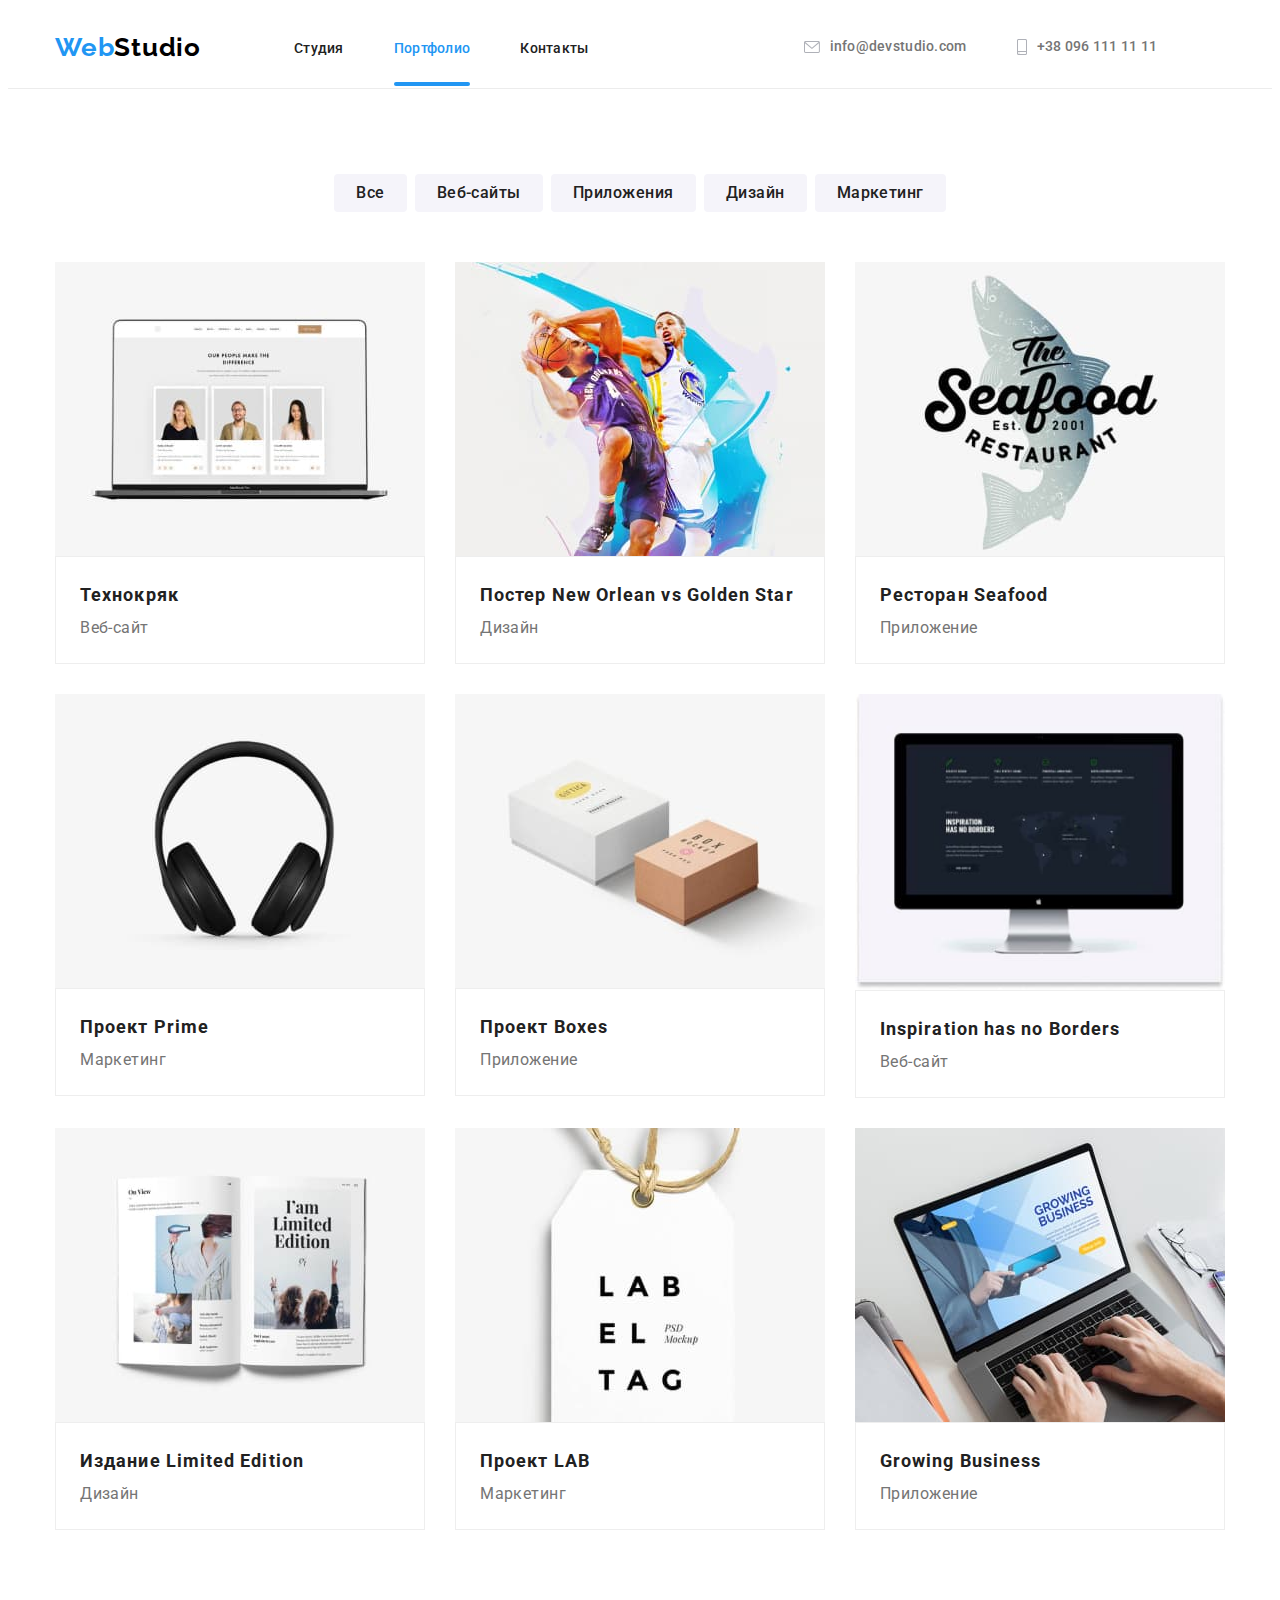
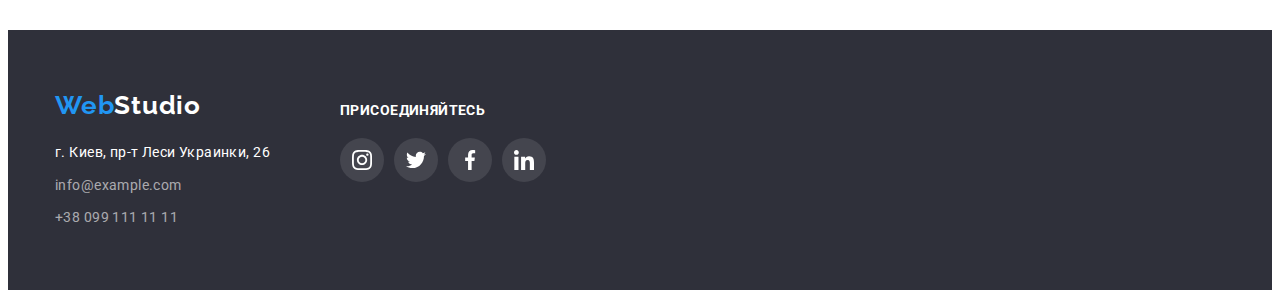
==== portfolio.html @ d8f41fce "upd" ====
<!DOCTYPE html>
<html lang="en">
    <head>
        <meta charset="UTF-8">
        <meta http-equiv="X-UA-Compatible" content="IE=edge">
        <meta name="viewport" content="width=device-width, initial-scale=1.0">
        <title>Document</title>
        <link rel="stylesheet" href="https://cdnjs.cloudflare.com/ajax/libs/modern-normalize/1.1.0/modern-normalize.min.css" integrity="sha512-wpPYUAdjBVSE4KJnH1VR1HeZfpl1ub8YT/NKx4PuQ5NmX2tKuGu6U/JRp5y+Y8XG2tV+wKQpNHVUX03MfMFn9Q==" crossorigin="anonymous" referrerpolicy="no-referrer" />
        <link rel="preconnect" href="https://fonts.googleapis.com">
        <link rel="preconnect" href="https://fonts.gstatic.com" crossorigin>
        <link href="https://fonts.googleapis.com/css2?family=Montserrat:ital,wght@0,400;0,500;0,700;1,700&family=Raleway:wght@700&family=Roboto:wght@400;500;700;900&display=swap" rel="stylesheet"> 
        <link rel="stylesheet" href="./css/styles.css">
    </head>

    <body>


        <header class="header">
            <div class="conteiner">
                <a href="./index.html" class="header-logo link"><span>Web</span>Studio</a>
                <nav class="header-nav">
                    <ul class="header-list list">
                        <li class="header-item"><a href="./index.html" class="header-link link">Студия</a></li>
                        <li class="header-item"><a href="./portfolio.html" class="header-link link  current">Портфолио</a></li>
                        <li class="header-item"><a href="./" class="header-link link">Контакты</a></li>
                    </ul>   
                </nav>
                <ul class="header-list-contact list">
                    <li> 
                        <a href="mailto:info@devstudio.com" class="header-mail link">
                            <svg class="contact-icon"  width="16" height="12">
                                <use href="./images/icons.svg#icon-envelope"></use>
                            </svg>
                            <span>info@devstudio.com</span>
                        </a>
                    </li>
                    <li>
                        <a href="tel:+380961111111" class="header-tel link">
                                <svg class="contact-icon"  width="10" height="16">
                                    <use href="./images/icons.svg#icon-smart"></use>
                                </svg>
                            <span>+38 096 111 11 11</span> 
                        </a>
                    </li>
                </ul>
            </div>
        </header>

        <main>
            <section class="portfolio">
                <div class="conteiner">
                    <h1 class="portfolio-title">Портфолио</h1>
                    <ul class="portfolio-list list">
                        <li class="portfolio-item"><button type="button" class="portfolio-btn">Все</button></li>
                        <li class="portfolio-item"><button type="button" class="portfolio-btn">Веб-сайты</button></li>
                        <li class="portfolio-item"><button type="button" class="portfolio-btn">Приложения</button></li>
                        <li class="portfolio-item"><button type="button" class="portfolio-btn">Дизайн</button></li> 
                        <li class="portfolio-item"><button type="button" class="portfolio-btn">Маркетинг</button></li>
                    </ul>
                    <h2 class="project-title">Наши проекты</h2>
                    <ul class="project-list list">
                        <li class="project-item">
                            <a href="" class="project-item-link link">
                                <div class="project-img-box">
                                    <img class="project-img" src="./images/portfolio/technokrjak.jpg" alt="лептоп с фотографиями людей" width="370">
                                    <p class="project-scripture link">Ресурс предлагает комплексные предложения с разным уровнем функционала и сервисов. Все это позволит посетителю получить исчерпывающие сведения о компании или частном лице.</p>
                                </div>
                                <div class="card-border">
                                    <h3 class="project-name">Технокряк</h3>
                                    <p class="project-kind">Веб-сайт</p>
                                </div>
                                
                            </a>  
                        </li>
                        <li class="project-item">
                            <a href="" class="project-item-link link">
                                <div class="project-img-box">
                                    <img class="project-img" src="./images/portfolio/New-Orlean-vs-Golden-Star.jpg" alt="баскетболисты в схватке за мяч" width="370">
                                    <p class="project-scripture link"></p>
                                </div>
                                <div class="card-border">
                                    <h3 class="project-name">Постер <span lang="en">New Orlean vs Golden Star</span></h3>
                                    <p class="project-kind">Дизайн</p>
                                </div>
                            </a>
                        </li>
                        <li class="project-item">
                            <a href="" class="project-item-link link">
                                <div class="project-img-box">
                                    <img class="project-img" src="./images/portfolio/Seafood.jpg" alt="логотип ресторана морской еды" width="370">
                                    <p class="project-scripture link"></p>
                                </div>
                                <div class="card-border">
                                    <h3 class="project-name">Ресторан <span lang="en">Seafood</span></h3>
                                    <p class="project-kind">Приложение</p>
                                </div>
                            </a>
                        </li>
                        <li class="project-item">
                            <a href="" class="project-item-link link">
                                <div class="project-img-box">
                                    <img class="project-img" src="./images/portfolio/Prime.jpg" alt="черные полноразмерные беспроводные наушники" width="370"><link rel="stylesheet" href="">
                                    <p class="project-scripture link"></p>
                                </div>
                                <div class="card-border">
                                    <h3 class="project-name">Проект <span lang="en">Prime</span></h3>
                                    <p class="project-kind">Маркетинг</p>
                                </div>
                            </a>
                        </li>
                        <li class="project-item">
                            <a href="" class="project-item-link link">
                                <div class="project-img-box">
                                    <img class="project-img" src="./images/portfolio/Boxes.jpg" alt="две картонные коробочки" width="370"><link rel="stylesheet" href="">
                                    <p class="project-scripture link"></p>
                                </div>
                                <div class="card-border">
                                    <h3 class="project-name">Проект <span lang="en">Boxes</span></h3>
                                    <p class="project-kind">Приложение</p>
                                </div>
                            </a>
                        </li>
                        <li class="project-item">
                            <a href="" class="project-item-link link">
                                <div class="project-img-box">
                                    <img class="project-img" src="./images/portfolio/Inspiration-has-no-Borders.jpg" alt="монитор с открытым сайтом" width="370"><link rel="stylesheet" href="">
                                    <p class="project-scripture link"></p>
                                </div>
                                <div class="card-border">
                                    <h3 class="project-name" lang="en">Inspiration has no Borders</h3>
                                    <p class="project-kind">Веб-сайт</p>
                                </div>
                            </a>
                       </li>
                        <li class="project-item">
                            <a href="" class="project-item-link link">
                                <div class="project-img-box">
                                    <img class="project-img" src="./images/portfolio/Limited-Edition.jpg" alt="разворот журнала" width="370"><link rel="stylesheet" href="">
                                    <p class="project-scripture link"></p>
                                </div>
                                <div class="card-border">
                                    <h3 class="project-name">Издание <span lang="en">Limited Edition</span></h3>
                                    <p class="project-kind">Дизайн</p>
                                </div>
                            </a>
                        </li>
                        <li class="project-item">
                            <a href="" class="project-item-link link">
                                <div class="project-img-box">
                                    <img class="project-img" src="./images/portfolio/project-LAB.jpg" alt="бирка с логотипом проекта" width="370"><link rel="stylesheet" href="">
                                    <p class="project-scripture link"></p>
                                </div>
                                <div class="card-border">
                                    <h3 class="project-name">Проект <span lang="en">LAB</span></h3>
                                    <p class="project-kind">Маркетинг</p>
                                </div>
                            </a>
                        </li>
                        <li class="project-item">
                            <a href="" class="project-item-link link">
                                <div class="project-img-box">
                                    <img class="project-img" src="./images/portfolio/GrowingB-usiness.jpg" alt="лептоп с открытым сайтом" width="370"><link rel="stylesheet" href="">
                                    <p class="project-scripture link"></p>
                                </div>
                                <div class="card-border">
                                    <h3 class="project-name" lang="en">Growing Business</h3>
                                    <p class="project-kind">Приложение</p>
                                </div>
                            </a>
                        </li>
                    </ul>
                    
                </div>    
            </section>
        </main>

        <footer class="footer">
            <div class="conteiner">
                <div class="conteiner-addres">
                    <a href="/" class="footer-logo link"><span>Web</span>Studio</a>
                    <address class="footer-address">
                        <ul class="footer-address-list list">
                            <li class="footer-item">
                                <a href="https://goo.gl/maps/hMGSiSiH3azLp2Ly5" target="_blank" rel="noopener, noindex, nofollow" class="footer-address-link link">г. Киев, пр-т Леси Украинки, 26</a>
                            </li>
                            <li class="footer-item">
                                <a href="mailto:info@example.com" class="footer-mail link">info@example.com</a>
                            </li>
                            <li class="footer-item">
                                <a href="tel:+380991111111" class="footer-tel link">+38 099 111 11 11</a>
                            </li>
                        </ul> 
                    </address>
                </div>
                <div class="conteiner-soc">
                    <h3 class="footer-soc-header" >присоединяйтесь</h3>
                    <ul class="footer-soc-connect list">
                        <li class="footer-soc-ikon">
                            <a href="/" class="footer-soc-link">
                                <svg class="footer-soc-logo" width="20" height="20">
                                    <use href="./images/icons.svg#icon-insta "></use>
                                </svg>
                            </a>
                        </li>
                        <li class="footer-soc-ikon">
                            <a href="/" class="footer-soc-link">
                                <svg class="footer-soc-logo" width="20" height="20">
                                    <use href="./images/icons.svg#icon-twitter"></use>
                                </svg>
                            </a>
                        </li>
                        <li class="footer-soc-ikon">
                            <a href="/" class="footer-soc-link">
                                <svg class="footer-soc-logo" width="20" height="20">
                                    <use href="./images/icons.svg#icon-fb"></use>
                                </svg>
                            </a>
                        </li>
                        <li class="footer-soc-ikon">
                            <a href="/" class="footer-soc-link">
                                <svg class="footer-soc-logo" width="20" height="20">
                                    <use href="./images/icons.svg#icon-linkedin"></use>
                                </svg>
                            </a>
                        </li>
                    </ul>
                </div>
            </div>  
        </footer>
    </body>
</html>
---- css/styles.css ----
:root {
    --first-color-text: #757575;
    --second-color-text: #212121;
    --acent-color-background-text: #FFFFFF;
    --acent-color: #2196F3;
    --background-color-dark: #2F303A;
    --background-color-grey: #F5F4FA;
    --background-color-logo: #AFB1B8;
    --cubic: cubic-bezier(0.4, 0, 0.2, 1);
}

body {
    font-family: 'Roboto', Montserrat, sans-serif;
    color: var(--first-color-text);
    background-color: var(--acent-color-background-text);
}



img {
display: block;
}

*,
*::before,
*::after {
  box-sizing: border-box;
}

.conteiner {
    width: 1200px;
    padding-left: 15px;
    padding-right: 15px;
    margin: 0 auto;
}

p, h1, h2, h3, h4, h5, h6 {
    margin: 0;
}

ul, ol {
    padding-left: 0;
    margin: 0;
}
.link {
    text-decoration-color: none;
    font-style: normal;
    text-decoration: none;
}


.list {
    list-style-type:none;
}



/* header */
    /* logo */

.header {
    padding-top: 24px;
    padding-bottom: 25px;
    border-bottom: 1px solid #ECECEC;
}

.header .conteiner {
    display: flex;
    align-items: center;

}




.header-logo {
    font-family: 'Raleway';
    font-style: normal;
    font-weight: 700;
    font-size: 26px;
    line-height: 1.19;
    letter-spacing: 0.03em;
    color: #000000;
}

.header-logo span{
    color: var(--acent-color)
}

/* navigate */
.header-link {
    font-weight: 500;
    font-size: 14px;
    line-height: 1.14x;
    letter-spacing: 0.02em;
    color: var(--second-color-text);
    transition: color 250ms var(--cubic);

}

.header-link:hover, .header-mail:hover, .header-tel:hover {
    color: var(--acent-color);

}

.header-mail:hover .contact-icon, .header-tel:hover .contact-icon {
    fill: var(--acent-color);

}

.header-mail:focus .contact-icon, .header-tel:focus .contact-icon {
    fill: var(--acent-color);
}

.header-link:focus, .header-mail:focus, .header-tel:focus {
    color: var(--acent-color);
}
 
.header-list .link.current { 
    color: var(--acent-color);
    position: relative;


}

.current::after {
    position: absolute;
    top: 260%;
    content: "";
    display: block;
    height: 4px;
    width: 100%;
    background-color: var(--acent-color) ;
    border-radius: 2px;
}


.header-list {
    margin-left: 93px;
    display: flex;
}

.header-list-contact {
    display: flex;
    margin-left: 215px;
}

.header-mail {
    display: flex;
    justify-content: center;
    align-items: center;
    margin-right: 50px;
    transition: color 250ms var(--cubic);
}

.header-tel {
    display: flex;
    justify-content: center;
    align-items: center;
    transition: color 250ms var(--cubic);
}

.header-item:not(:last-child) {
margin-right: 50px;
}
.header-mail, .header-tel {
    font-weight: 500;
    font-size: 14px;
    line-height: 1.14;
    letter-spacing: 0.02em;
    color: var(--first-color-text);
}

.contact-block {
    display: flex;
    justify-self:center;
}

.contact-icon {
    fill: var(--background-color-logo);
    margin-right: 10px;
    transition: fill 250ms var(--cubic);
}


/* hero */

.hero {

    background-color: var(--background-color-dark);
    background-image: linear-gradient(rgba(47, 48, 58, 0.4),rgba(47, 48, 58, 0.4)),url(../images/first-page/bgimg.jpg);
    max-width: 1600px;
    height: 600px;
    background-repeat: no-repeat;
    background-position: center;
    background-size: cover;
    margin: 0 auto;
}

.hero .conteiner {
    display: flex;
    flex-direction: column;
    align-items: center;
    padding: 200px 0px;
}

.hero-title {
    font-weight: 900;
    font-size: 44px;
    line-height: 1.36;
    text-align: center;
    letter-spacing: 0.06em;
    text-transform: uppercase;
    color: var(--acent-color-background-text);
    width: 696px;
    margin-bottom: 30px;
}

.hero-btn:hover, .hero-btn:focus {
    background-color: #188CE8;
    transition: background-color 250ms var(--cubic);
} 
.hero-btn {
    background-color: var(--acent-color);
    font-family: inherit;
    font-weight: 700;
    font-size: 16px;
    line-height: 1.88;
    letter-spacing: 0.06em;
    color: var(--acent-color-background-text);
    width: 200px;
    height: 50px;
    left: 700px;
    top: 430px;
    box-shadow: 0px 4px 4px rgba(0, 0, 0, 0.15);
    border-radius: 4px;
    border: none;
    cursor: pointer;
    transform: background-color;
}


/* benefits*/
.benefits {
    padding-top: 94px;
    padding-bottom: 94px;
}

.benefits-list {
    display: flex;
    align-content: space-between;
}

.benefits-item:not(:last-child) {
    margin-right: 30px;
}

.benefits-item {
    width: 270px;
}

.benefits-img {
    display: flex;
    justify-content: center;
    align-items: center;
    height: 120px;
    background-color: var(--background-color-grey);
    border-radius: 4px;
    margin-bottom: 30px;
}


.benefits-title {
    font-weight: 700;
    font-size: 14px;
    line-height: 1.14;
    letter-spacing: 0.03em;
    text-transform: uppercase;
    color: var(--second-color-text);
    margin-bottom: 10px;
}

.benefits-text {
    font-size: 14px;
    line-height: 1.71;
    letter-spacing: 0.03em;
}

/* our-work */

.our-work {
    padding-bottom: 94px;
}

.our-work .conteiner {
    display: flex;
    flex-direction: column;
    align-items: center;
}

.our-work-item:not(:last-child) {
    margin-right: 30px;
}

.our-work-item {
    position: relative;
    display: flex;
    justify-content: center;
    align-items: center;
}

.our-work-text {
    position: absolute;
    bottom: 0;
    width: 100%;
    height: 70px;
    padding-top: 27px;
    background-color: rgba(47, 48, 58, 0.8);
    color: var(--acent-color-background-text);
    font-weight: 700;
    font-size: 14px;
    line-height: 16px;
    text-align: center;
    letter-spacing: 0.03em;
    text-transform: uppercase;


}

.our-work-list {
    display: flex;
    flex-direction: row;
 }

.our-work-title {
    font-weight: 700;
    font-size: 36px;
    line-height: 1.16;
    letter-spacing: 0.03em;
    color: var(--second-color-text);
    margin-bottom: 50px;
}

/* teamt */

.teamt {
    background-color: var(--background-color-grey);
    padding: 94px 0px;
}

.teamt .conteiner {
    display: flex;
    flex-direction: column;
    align-items: center;
}



.teamt-title {
    font-weight: 700;
    font-size: 36px;
    line-height: 1.16;
    letter-spacing: 0.03em;
    color: var(--second-color-text); 
    margin-bottom: 50px;
}
.teamt-list {
    display: flex;
    margin-left: -30px;

}
.teamt-name {
    font-weight: 500;
    font-size: 16px;
    line-height: 1.19;
    letter-spacing: 0.03em;
    color: var(--second-color-text);
    margin-bottom: 10px;
}

.teamt-profession {
    font-size: 16px;
    line-height: 1.19;
    letter-spacing: 0.03em;
    margin-bottom: 16px;
}

.teamt-item {
    background-color: var(--acent-color-background-text);
    width: 270px;
    box-shadow: 0px 1px 3px rgba(0, 0, 0, 0.12), 0px 1px 1px rgba(0, 0, 0, 0.14), 0px 2px 1px rgba(0, 0, 0, 0.2);
    border-radius: 0px 0px 4px 4px;
    display: flex;
    flex-direction: column;
    align-items: center;
    flex-basis: calc((100% - 120px) / 4);
    margin-left: 30px;
    padding-bottom: 30px;
}


.teamt-foto {
    margin-bottom: 30px;
}
.team-soc-connect {
    display: flex;
    justify-content: center;

}
.team-soc-link {
    display: flex;
    justify-content: center;
    align-items: center;
    width: 44px;
    height: 44px;
    background-color: var(--acent-color-background-text);
    border-radius: 50%;
    transition: background-color 250ms var(--cubic);
}

.team-soc-link:hover, .team-soc-link:focus {
    background-color: var(--acent-color);
}

.team-soc-logo {
    fill: var(--background-color-logo);
    transition: fill 250ms var(--cubic);
}

.team-soc-link:hover .team-soc-logo, .team-soc-link:focus .team-soc-logo {
    fill: var(--acent-color-background-text);
}

.team-soc-ikon:not(:last-child) {
    margin-right: 10px;
}



/* portfolio */

.portfolio .conteiner {
    padding-bottom: 100px;
    padding-top: 85px;
}

.portfolio-title, .project-title {
    display: none;

}

.portfolio-list {
    display: flex;
    justify-content: center;
    margin-bottom: 50px;

}


.portfolio-btn:hover, .portfolio-btn:focus {
    background-color: var(--acent-color);
    color: var(--acent-color-background-text);
    box-shadow: 0px 4px 4px rgba(0, 0, 0, 0.25);
    
}

.portfolio-btn {
    background-color: var(--background-color-grey);
    font-family: inherit;
    font-weight: 500;
    font-size: 16px;
    line-height: 1.62;
    letter-spacing: 0.03em;
    color: var(--second-color-text);
    cursor: pointer;
    border-radius: 4px;
    border: none;
    padding: 6px 22px;
    transition: background-color 250ms var(--cubic), color 250ms var(--cubic), box-shadow 250ms var(--cubic) ;
}


.portfolio-item:not(:last-child){
    margin-right: 8px;
}

.project-list {
    display: flex;
    flex-wrap: wrap;
    justify-content: end;
    margin-left: -30px;
    margin-bottom: -30px;
}

.project-item {
    width: calc(100% / 3 - 30px);
    margin-left: 30px;
    margin-bottom: 30px;
}

.project-item-link {
    display: block;
    box-shadow: none;
    transition: box-shadow 250ms var(--cubic);
}

.project-item-link:hover, .project-item-link:focus {
    box-shadow: 0px 1px 1px rgba(0, 0, 0, 0.12), 0px 4px 4px rgba(0, 0, 0, 0.06), 1px 4px 6px rgba(0, 0, 0, 0.16);
}
.project-name {
    font-weight: 700;
    font-size: 18px;
    line-height: 2;
    letter-spacing: 0.06em;
    color:  var(--second-color-text);
}

.card-border {
    padding: 20px 24px;
    border: 1px;
    border: 1px solid #EEEEEE;
}
.project-img-box {
    position: relative;
    overflow: hidden;
}
.project-scripture {
    position: absolute;
    top: 0;
    width: 100%;
    height: 100%;
    background-color:  rgba(33, 150, 243, 0.9);
    padding-top: 63px;
    padding-left: 24px;
    color: var(--acent-color-background-text);
    font-size: 18px;
    line-height: 28px;
    letter-spacing: 0.03em;
    transform: translateY(100%);
    transition: transform 250ms var(--cubic);
    

}

.project-item-link:hover .project-scripture, .project-item-link:focus .project-scripture {
    transform: translateY(0%);   
}

.project-kind {
    font-size: 16px;
    line-height: 1.88;
    letter-spacing: 0.03em;
    color: var(--first-color-text);
}
/*regular-customers*/

.regular-customers {
    padding-top: 94px;
    padding-bottom: 94px;
}

.regular-customers-header {
    margin-bottom: 50px;
    font-weight: 700;
    font-size: 36px;
    line-height: 42px;
    text-align: center;
    letter-spacing: 0.03em;
    color: var(--second-color-text);
}
.regular-customers-ul {
    display: flex;

}

.regular-custom-item:not(:last-child) {
    margin-right: 30px;
}


.regular-custom-box:hover, .regular-custom-box:focus{
    border: 1px solid var(--acent-color);
    border-radius: 4px;
}



.regular-custom-box:hover .regular-custom-icon, .regular-custom-box:focus .regular-custom-icon  {
    fill: var(--acent-color);
}


.regular-custom-box {
    display: block;
    padding: 16px 32px;
    border: 1px solid var(--background-color-logo);
    border-radius: 4px;
    transition:  border 250ms var(--cubic) ;
}

.regular-custom-icon {
    fill: var(--background-color-logo);
    transition: fill 250ms var(--cubic) ;
}

/* footer */

.footer {
    background-color: var(--background-color-dark);
    padding-top: 60px;
    padding-bottom: 60px;
}
.footer-logo {
    font-family: 'Raleway';
    font-style: normal;
    font-weight: 700;
    font-size: 26px;
    line-height: 1.19;
    letter-spacing: 0.03em;
    color:  var(--acent-color-background-text);
}

.footer-logo span{
    color: var(--acent-color);
}

.footer-address {
    margin-top: 20px;
}

.conteiner-addres {
    margin-right: 70px;
}

.footer-address-link {
    font-family: 'Roboto';
    font-style: normal;
    font-size: 14px;
    line-height: 1.71;
    letter-spacing: 0.03em;
    color: var(--acent-color-background-text);
    transition: color 1000ms var(--cubic);
}

.footer-item:not(:last-child) {
    margin-bottom: 9px;
}
.footer-address-link:hover, .footer-mail:hover, .footer-tel:hover {
    color: var(--acent-color);
}

.footer-address-link:focus, .footer-mail:focus, .footer-tel:focus {
    color: var(--acent-color);
}

.footer-mail, .footer-tel {
    font-family: 'Roboto';
    font-style: normal;
    font-size: 14px;
    line-height: 1.71;
    letter-spacing: 0.03em;
    color: rgba(255, 255, 255, 0.6);
    transition: color 250ms var(--cubic);
}

.footer .conteiner {
    display: flex;
}

.conteiner-soc {
    padding-top: 12px;
}

.footer-soc-header {
    font-weight: 700;
    font-size: 14px;
    line-height: 16px;
    letter-spacing: 0.03em;
    text-transform: uppercase;
    color: var(--acent-color-background-text);
    margin-bottom: 20px;

}

.footer-soc-connect {
    display: flex;
}


.footer-soc-ikon:not(:last-child) {
    margin-right: 10px;
}

.footer-soc-link {
    display: flex;
    justify-content: center;
    align-items: center;
    background-color: rgba(255, 255, 255, 0.1);
    width: 44px;
    height: 44px;
    border-radius: 50%;
    transition: background-color 250ms var(--cubic);
}
.footer-soc-link:hover, .footer-soc-link:focus {
background-color: var(--acent-color);
}

.footer-soc-logo {
    fill: var(--acent-color-background-text);
}

.backdrop {
    position: fixed;
    top: 0;
    width: 100%;
    height: 100%;
    background: rgba(0, 0, 0, 0.2);
    opacity: 1;
    transition: opacity 250ms var(--cubic),visibility 250ms var(--cubic);
} 

.backdrop.is-hidden  .modal {
    transform: rotateZ(180deg);
}

.modal {
    position: absolute;
    top: 50%;
    left: 50%;
    transform: translate(-50%,-50%) scale(1);
    width: 528px;
    min-height: 528px;
    background-color: var(--acent-color-background-text);
    transition: transform 250ms; 

}

.is-hidden {
    opacity: 0;
    pointer-events: none;
    visibility: hidden;

}

.modal-close-btn {
    position: absolute;
    top: 8px;
    right: 8px;
    width: 30px;
    height: 30px;
    box-sizing: border-box;
    display: flex;
    justify-content: center;
    align-items: center;
    border-radius: 50%;
    background-color: var(--acent-color-background-text);

}

.signature-label {
    display: block;
    margin-bottom: 20px;
    font-weight: 700;
    font-size: 14px;
    line-height: 16px;
    letter-spacing: 0.03em;
    text-transform: uppercase;
    color: var(--acent-color-background-text);
}

.footer-form {
    margin-left: auto;
    display: flex;
    flex-direction: row;
    justify-content: right;
    padding-left: 93px;
    padding-top: 12px;
}



.signature-input {
    height: 50px;  
    width: 350px;
    padding-left: 10px;
    border-radius: 4px;
    background-color: var(--background-color-dark);
    color: var(--background-color-logo);
}

.signature-fild-btn {
    padding-top: 35px;
}


.signature-btn {
    display: flex;
    align-items: center;
    justify-content: center;
    width: 200px;
    height: 50px;
    margin-left: 12px;
    border-radius: 4px;
    border: none;
    background-color: var(--acent-color) ;
    color: var(--acent-color-background-text);
    font-weight: 700;
    font-size: 16px;
    line-height: 30px;
    letter-spacing: 0.06em;
}

.signature-icon {
    fill: var(--acent-color-background-text);
    margin-left: 10px;
}

.signature-btn:hover, .signature-btn:focus {
    background-color: #188CE8;
    transition: background-color 250ms var(--cubic);
} 

.modal-form {
    padding: 40px;
}

.modal-form-header {
    padding-bottom: 12px;
    font-weight: 700;
    font-size: 20px;
    line-height: 23px;
    text-align: center;
    letter-spacing: 0.03em;
    color: var(--second-color-text);
}

.one-fild-container {
    position: relative;
    display: flex;
    flex-direction: column;
    margin-bottom: 10px;  
}

.fild-icon {
    fill: var(--second-color-text);
}

.modal-checkbox {
    position: relative;
    margin-top: 20px;
}

.checkbox-icon {
    position: absolute;
    left: 0;
    top: 50%;
    transform: translateY(-50%);
    fill: var(--acent-color);
    border-radius: 3px;
    display: none;
}

.contract {
    font-weight: 400;
    font-size: 14px;
    line-height: 24px;
    letter-spacing: 0.03em;
    text-decoration-line: underline;
    color: var(--acent-color);
}
.checkbox-label::before {
    content: "";
    position: absolute;
    left: 0;
    top: 50%;
    transform: translateY(-50%);
    display: block;
    width: 16px;
    height: 15px;
    border: 2px solid var(--second-color-text);
    border-radius: 3px; 
}

.checkbox-label:focus-within {
    color: var(--acent-color);
}

.checkbox {
    visibility: hidden;
} 


.checkbox:checked ~ .checkbox-label::after {
    display: none;
}

.checkbox:checked ~  .checkbox-icon {
    display: block;
}

.modal-submit {
    display: flex;
    align-items: center;
    justify-content: center;
    margin-top: 30px;

}

.modal-submit-btn {
    width: 200px;
    height: 50px;
    border-radius: 4px;
    background-color: var(--acent-color) ;
    color: var(--acent-color-background-text);
    font-weight: 700;
    font-size: 16px;
    line-height: 30px;
    letter-spacing: 0.06em;
    box-shadow: 0px 4px 4px rgba(0, 0, 0, 0.15);
    border-radius: 4px;
    border: none;
    cursor: pointer;
    transform: background-color;
    
}
.modal-submit-btn:hover, .modal-submit-btn:focus {
    background-color: #188CE8;
    transition: background-color 250ms var(--cubic);
}
.modal-form-label {
    margin-bottom: 4px;
    font-weight: 400;
    font-size: 12px;
    line-height: 14px;
    letter-spacing: 0.01em;
    color: var(--first-color-text);
}

.modal-form-fild {
    width: 100%;
    padding-left: 42px;
    height: 40px;
    border: 1px solid rgba(33, 33, 33, 0.2);
    border-radius: 4px;
    border-color: var(--background-color-logo);
    transition: border-color 250ms var(--cubic);
}

.modal-form-fild:hover, .modal-form-fild:focus  {
    border-color: var(--acent-color);

}

.input {
    position: relative;
}
.fild-icon {
    position: absolute;
    left: 12px;
    top: 50%;
    transform: translateY(-50%);
    fill: var(--second-color-text);
    transition: fill 250ms var(--cubic);
}

.fild-icon:hover , .fild-icon:focus {
    fill: var(--acent-color);
}
.modal-form-fild:hover + .fild-icon,  .modal-form-fild:focus + .fild-icon {
    fill: var(--acent-color);
}

.fild-icon:hover .modal-form-fild { 
    border-color: var(--acent-color);
}

.comment {
    font-size: 14px;
    line-height: 16px;
    letter-spacing: 0.01em;
    color: rgba(117, 117, 117, 0.5);
}
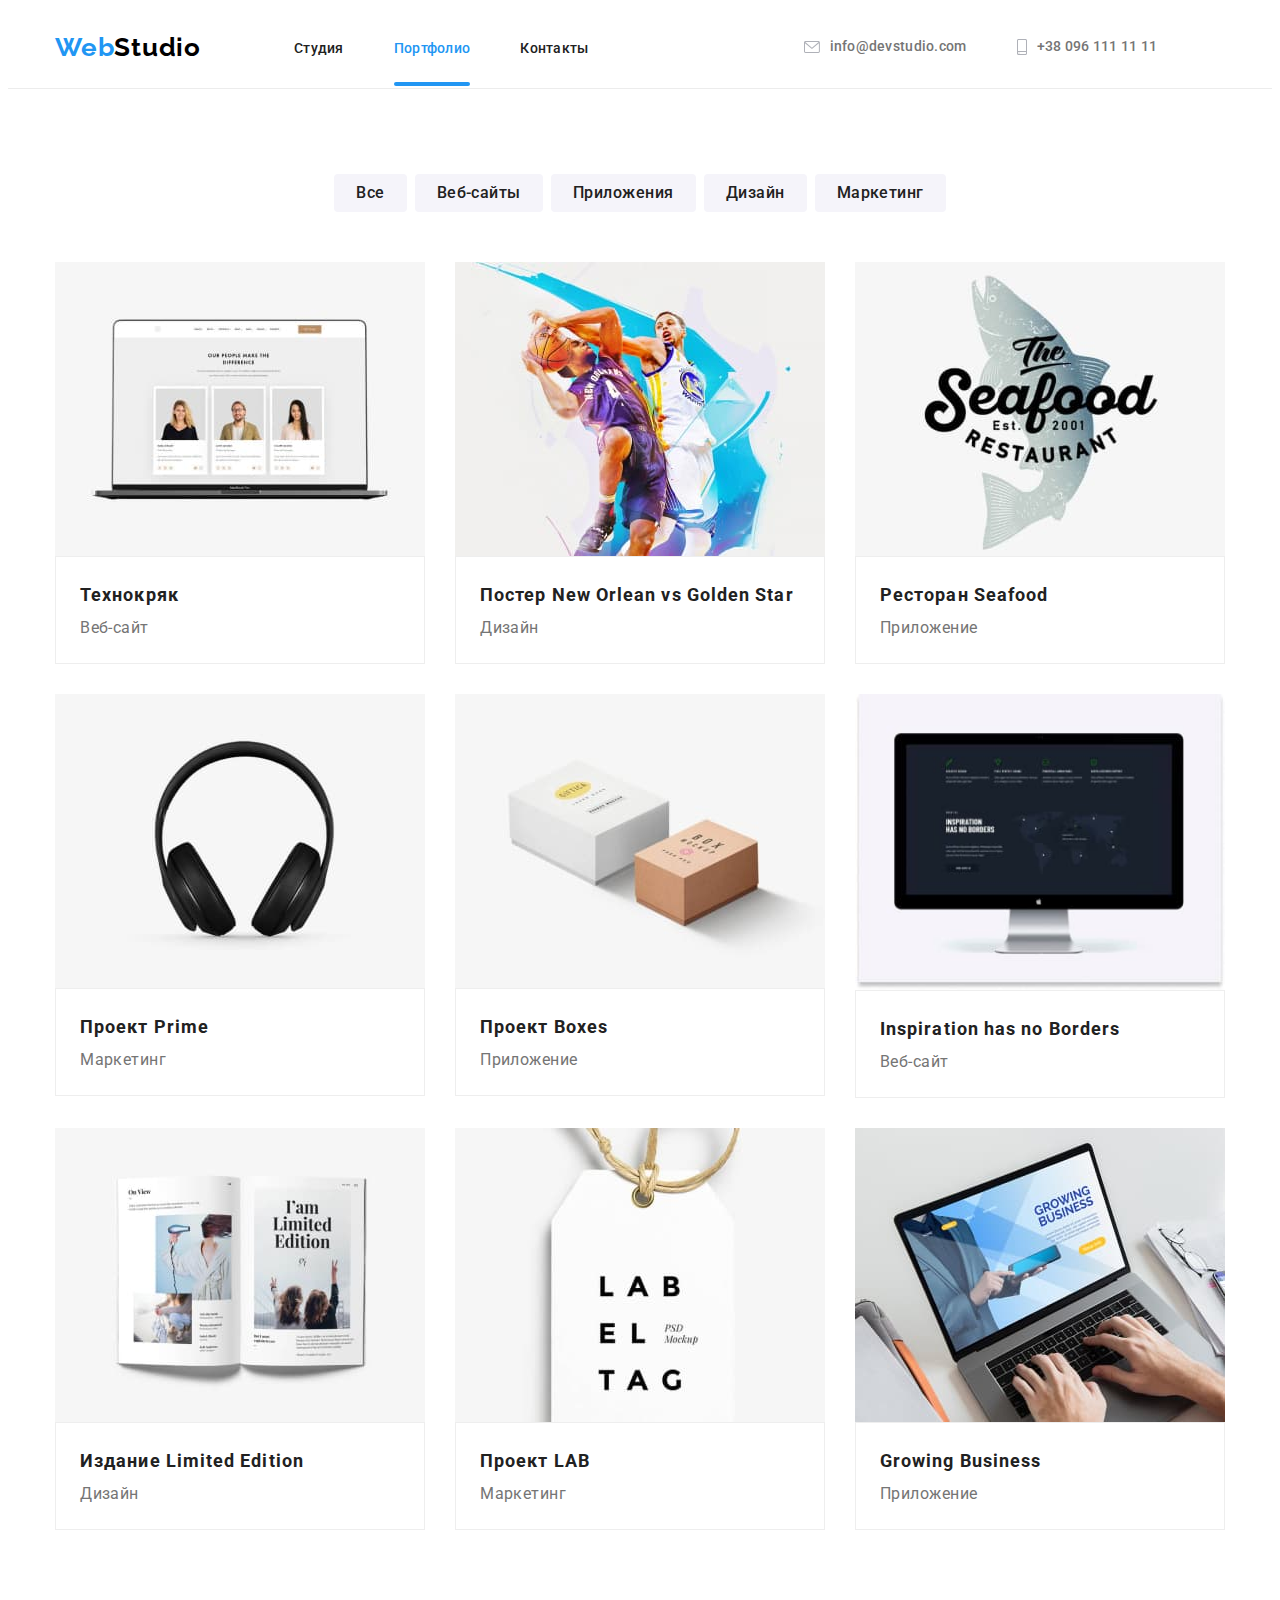
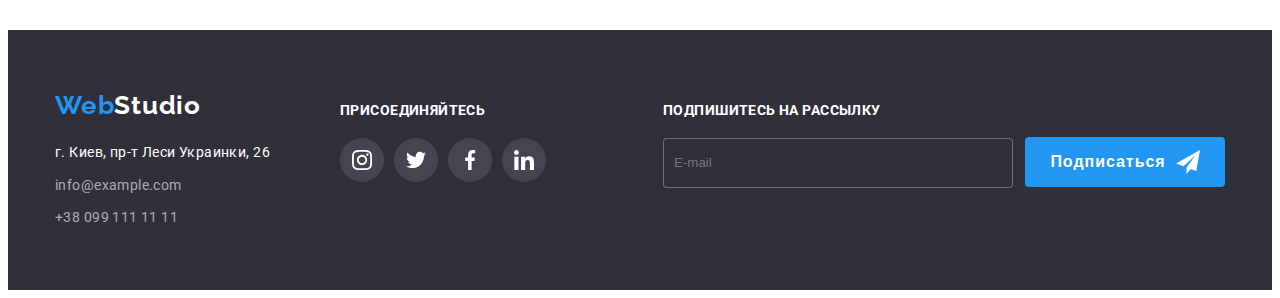
==== commit 62adb761: "upd" ====
--- a/portfolio.html
+++ b/portfolio.html
@@ -10,6 +10,7 @@
         <link rel="preconnect" href="https://fonts.gstatic.com" crossorigin>
         <link href="https://fonts.googleapis.com/css2?family=Montserrat:ital,wght@0,400;0,500;0,700;1,700&family=Raleway:wght@700&family=Roboto:wght@400;500;700;900&display=swap" rel="stylesheet"> 
         <link rel="stylesheet" href="./css/styles.css">
+        <link rel="stylesheet" href="./css/main.min.css">
     </head>
 
     <body>
@@ -17,29 +18,29 @@
 
         <header class="header">
             <div class="conteiner">
-                <a href="./index.html" class="header-logo link"><span>Web</span>Studio</a>
+                <a href="./index.html" class="logo link"><span>Web</span>Studio</a>
                 <nav class="header-nav">
-                    <ul class="header-list list">
-                        <li class="header-item"><a href="./index.html" class="header-link link">Студия</a></li>
-                        <li class="header-item"><a href="./portfolio.html" class="header-link link  current">Портфолио</a></li>
-                        <li class="header-item"><a href="./" class="header-link link">Контакты</a></li>
-                    </ul>   
+                    <ul class="header-pages list">
+                        <li class="header-pages__item"><a href="./index.html" class="header-link link">Студия</a></li>
+                        <li class="header-pages__item"><a href="./portfolio.html" class="header-link  current link">Портфолио</a></li>
+                        <li class="header-pages__item"><a href="./" class="header-link link">Контакты</a></li>
+                    </ul>       
                 </nav>
-                <ul class="header-list-contact list">
+                <ul class="header-contact list">
                     <li> 
-                        <a href="mailto:info@devstudio.com" class="header-mail link">
-                            <svg class="contact-icon"  width="16" height="12">
+                        <a href="mailto:info@devstudio.com" class="header-contact__item mail link">
+                            <svg class="header-contact__icon"  width="16" height="12">
                                 <use href="./images/icons.svg#icon-envelope"></use>
                             </svg>
                             <span>info@devstudio.com</span>
                         </a>
                     </li>
                     <li>
-                        <a href="tel:+380961111111" class="header-tel link">
-                                <svg class="contact-icon"  width="10" height="16">
+                        <a href="tel:+380961111111" class="header-contact__item tel link">
+                                <svg class="header-contact__icon"  width="10" height="16">
                                     <use href="./images/icons.svg#icon-smart"></use>
                                 </svg>
-                            <span>+38 096 111 11 11</span> 
+                            <span class="header-contact__text">+38 096 111 11 11</span> 
                         </a>
                     </li>
                 </ul>
@@ -177,54 +178,68 @@
         <footer class="footer">
             <div class="conteiner">
                 <div class="conteiner-addres">
-                    <a href="/" class="footer-logo link"><span>Web</span>Studio</a>
+                    <a href="/" class="logo logo--footer link"><span>Web</span>Studio</a>
                     <address class="footer-address">
-                        <ul class="footer-address-list list">
-                            <li class="footer-item">
-                                <a href="https://goo.gl/maps/hMGSiSiH3azLp2Ly5" target="_blank" rel="noopener, noindex, nofollow" class="footer-address-link link">г. Киев, пр-т Леси Украинки, 26</a>
+                        <ul class="footer-address__list list">
+                            <li class="footer-address__item">
+                                <a href="https://goo.gl/maps/hMGSiSiH3azLp2Ly5" target="_blank" rel="noopener, noindex, nofollow" class="footer-address__link link">г. Киев, пр-т Леси Украинки, 26</a>
                             </li>
-                            <li class="footer-item">
-                                <a href="mailto:info@example.com" class="footer-mail link">info@example.com</a>
+                            <li class="footer-address__item">
+                                <a href="mailto:info@example.com" class="footer-address__link footer-address__link--mail link">info@example.com</a>
                             </li>
-                            <li class="footer-item">
-                                <a href="tel:+380991111111" class="footer-tel link">+38 099 111 11 11</a>
+                            <li class="footer-address__item">
+                                <a href="tel:+380991111111" class="footer-address__link footer-address__link--tel link">+38 099 111 11 11</a>
                             </li>
                         </ul> 
                     </address>
                 </div>
-                <div class="conteiner-soc">
-                    <h3 class="footer-soc-header" >присоединяйтесь</h3>
-                    <ul class="footer-soc-connect list">
-                        <li class="footer-soc-ikon">
-                            <a href="/" class="footer-soc-link">
-                                <svg class="footer-soc-logo" width="20" height="20">
+                <div class="footer-soc">
+                    <h3 class="footer-soc__header" >присоединяйтесь</h3>
+                    <ul class="footer-soc__connect list">
+                        <li class="footer-soc__ikon">
+                            <a href="/" class="footer-soc__link">
+                                <svg class="footer-soc__logo" width="20" height="20">
                                     <use href="./images/icons.svg#icon-insta "></use>
                                 </svg>
                             </a>
                         </li>
-                        <li class="footer-soc-ikon">
-                            <a href="/" class="footer-soc-link">
-                                <svg class="footer-soc-logo" width="20" height="20">
+                        <li class="footer-soc__ikon">
+                            <a href="/" class="footer-soc__link">
+                                <svg class="footer-soc__logo" width="20" height="20">
                                     <use href="./images/icons.svg#icon-twitter"></use>
                                 </svg>
                             </a>
                         </li>
-                        <li class="footer-soc-ikon">
-                            <a href="/" class="footer-soc-link">
-                                <svg class="footer-soc-logo" width="20" height="20">
+                        <li class="footer-soc__ikon">
+                            <a href="/" class="footer-soc__link">
+                                <svg class="footer-soc__logo" width="20" height="20">
                                     <use href="./images/icons.svg#icon-fb"></use>
                                 </svg>
                             </a>
                         </li>
-                        <li class="footer-soc-ikon">
-                            <a href="/" class="footer-soc-link">
-                                <svg class="footer-soc-logo" width="20" height="20">
+                        <li class="footer-soc__ikon">
+                            <a href="/" class="footer-soc__link">
+                                <svg class="footer-soc__logo" width="20" height="20">
                                     <use href="./images/icons.svg#icon-linkedin"></use>
                                 </svg>
                             </a>
                         </li>
                     </ul>
                 </div>
+                <form class="footer-form">
+                        <div>
+                            <label for="signature" class="footer-form__label">Подпишитесь на рассылку</label>
+                            <input type="email" name="signature-mail" class="footer-form__input" id="signature" placeholder="E-mail">
+                        </div>                    
+                        <div>
+                            <button type="sabmit" class="footer-form__btn">
+                                <span>Подписаться </span>
+                                <svg class="footer-form__icon" width="24" height="24">
+                                    <use href="./images/icons.svg#icon-send"></use>
+                                </svg>
+                            </button>
+                        </div>  
+                </form>
             </div>  
         </footer>
     </body>
--- a/css/main.min.css
+++ b/css/main.min.css
@@ -0,0 +1 @@
+.link{text-decoration-color:none;font-style:normal;text-decoration:none}.list{list-style-type:none}body{font-family:"Roboto",Montserrat,sans-serif;color:var(--first-color-text);background-color:var(--acent-color-background-text)}img{display:block}*,*::before,*::after{box-sizing:border-box}textarea{resize:none}.conteiner{width:1200px;padding-left:15px;padding-right:15px;margin:0 auto}p,h1,h2,h3,h4,h5,h6{margin:0}ul,ol{padding-left:0;margin:0}.current::after{position:absolute;top:260%;content:"";display:block;height:4px;width:100%;background-color:var(--acent-color);border-radius:2px}:root{--first-color-text: #757575;--second-color-text: #212121;--acent-color-background-text: #FFFFFF;--acent-color: #2196F3;--background-color-dark: #2F303A;--background-color-grey: #F5F4FA;--background-color-logo: #AFB1B8;--cubic: cubic-bezier(0.4, 0, 0.2, 1)}.logo{font-family:"Raleway";font-style:normal;font-weight:700;font-size:26px;line-height:1.19;letter-spacing:.03em;color:#000}.logo span{color:var(--acent-color)}.logo--footer{color:var(--acent-color-background-text)}.header{padding-top:24px;padding-bottom:25px;border-bottom:1px solid #ececec}.header .conteiner{display:flex;align-items:center}.header-link{font-weight:500;font-size:14px;line-height:1.14x;letter-spacing:.02em;color:var(--second-color-text);transition:color 250ms var(--cubic)}.header-link:hover{color:var(--acent-color)}.header-link:focus{color:var(--acent-color)}.header-pages{margin-left:93px;display:flex}.header-pages .link.current{color:var(--acent-color);position:relative}.contact-block{display:flex;justify-self:center}.header-contact{display:flex;margin-left:215px}.header-contact__item{display:flex;justify-content:center;align-items:center;font-weight:500;font-size:14px;line-height:1.14;letter-spacing:.02em;margin-right:50px;color:var(--first-color-text);transition:color 250ms var(--cubic)}.header-contact__item:hover{color:var(--acent-color)}.header-contact__item:focus{color:var(--acent-color)}.header-contact__item mail{margin-right:50px}.header-pages__item:not(:last-child){margin-right:50px}.header-contact__icon{fill:var(--background-color-logo);margin-right:10px;transition:fill 250ms var(--cubic)}.header-contact__item:hover .header-contact__icon{fill:var(--acent-color)}.header-contact__item:focus .header-contact__icon{fill:var(--acent-color)}.hero{background-color:var(--background-color-dark);background-image:linear-gradient(rgba(47, 48, 58, 0.4), rgba(47, 48, 58, 0.4)),url(../images/first-page/bgimg.jpg);max-width:1600px;height:600px;background-repeat:no-repeat;background-position:center;background-size:cover;margin:0 auto}.hero .conteiner{display:flex;flex-direction:column;align-items:center;padding:200px 0px}.hero__title{font-weight:900;font-size:44px;line-height:1.36;text-align:center;letter-spacing:.06em;text-transform:uppercase;color:var(--acent-color-background-text);width:696px;margin-bottom:30px}.hero__btn{background-color:var(--acent-color);font-family:inherit;font-weight:700;font-size:16px;line-height:1.88;letter-spacing:.06em;color:var(--acent-color-background-text);width:200px;height:50px;left:700px;top:430px;box-shadow:0px 4px 4px rgba(0,0,0,.15);border-radius:4px;border:none;cursor:pointer;transform:background-color}.hero__btn:hover,.hero__btn:focus{background-color:#188ce8;transition:background-color 250ms var(--cubic)}.benefits{padding-top:94px;padding-bottom:94px}.benefits-list{display:flex;align-content:space-between}.benefits-list:not(:last-child){margin-right:30px}.benefits-item{width:270px}.benefits-img{display:flex;justify-content:center;align-items:center;height:120px;background-color:var(--background-color-grey);border-radius:4px;margin-bottom:30px}.benefits-title{font-weight:700;font-size:14px;line-height:1.14;letter-spacing:.03em;text-transform:uppercase;color:var(--second-color-text);margin-bottom:10px}.benefits-text{font-size:14px;line-height:1.71;letter-spacing:.03em}.our-work{padding-bottom:94px}.our-work .conteiner{display:flex;flex-direction:column;align-items:center}.our-work-item:not(:last-child){margin-right:30px}.our-work-item{position:relative;display:flex;justify-content:center;align-items:center}.our-work-text{position:absolute;bottom:0;width:100%;height:70px;padding-top:27px;background-color:rgba(47,48,58,.8);color:var(--acent-color-background-text);font-weight:700;font-size:14px;line-height:16px;text-align:center;letter-spacing:.03em;text-transform:uppercase}.our-work-list{display:flex;flex-direction:row}.our-work-title{font-weight:700;font-size:36px;line-height:1.16;letter-spacing:.03em;color:var(--second-color-text);margin-bottom:50px}.teamt{background-color:var(--background-color-grey);padding:94px 0px}.teamt .conteiner{display:flex;flex-direction:column;align-items:center}.teamt-title{font-weight:700;font-size:36px;line-height:1.16;letter-spacing:.03em;color:var(--second-color-text);margin-bottom:50px}.teamt-list{display:flex;margin-left:-30px}.teamt-name{font-weight:500;font-size:16px;line-height:1.19;letter-spacing:.03em;color:var(--second-color-text);margin-bottom:10px}.teamt-profession{font-size:16px;line-height:1.19;letter-spacing:.03em;margin-bottom:16px}.teamt-item{background-color:var(--acent-color-background-text);width:270px;box-shadow:0px 1px 3px rgba(0,0,0,.12),0px 1px 1px rgba(0,0,0,.14),0px 2px 1px rgba(0,0,0,.2);border-radius:0px 0px 4px 4px;display:flex;flex-direction:column;align-items:center;flex-basis:calc((100% - 120px)/4);margin-left:30px;padding-bottom:30px}.teamt-foto{margin-bottom:30px}.team-soc-connect{display:flex;justify-content:center}.team-soc-link{display:flex;justify-content:center;align-items:center;width:44px;height:44px;background-color:var(--acent-color-background-text);border-radius:50%;transition:background-color 250ms var(--cubic)}.team-soc-link:hover,.team-soc-link:focus{background-color:var(--acent-color)}.team-soc-logo{fill:var(--background-color-logo);transition:fill 250ms var(--cubic)}.team-soc-link:hover .team-soc-logo,.team-soc-link:focus .team-soc-logo{fill:var(--acent-color-background-text)}.team-soc-ikon:not(:last-child){margin-right:10px}.portfolio .conteiner{padding-bottom:100px;padding-top:85px}.portfolio-title,.project-title{display:none}.portfolio-list{display:flex;justify-content:center;margin-bottom:50px}.portfolio-btn{background-color:var(--background-color-grey);font-family:inherit;font-weight:500;font-size:16px;line-height:1.62;letter-spacing:.03em;color:var(--second-color-text);cursor:pointer;border-radius:4px;border:none;padding:6px 22px;transition:background-color 250ms var(--cubic),color 250ms var(--cubic),box-shadow 250ms var(--cubic)}.portfolio-btn:hover,.portfolio-btn:focus{background-color:var(--acent-color);color:var(--acent-color-background-text);box-shadow:0px 4px 4px rgba(0,0,0,.25)}.portfolio-item:not(:last-child){margin-right:8px}.project-list{display:flex;flex-wrap:wrap;justify-content:end;margin-left:-30px;margin-bottom:-30px}.project-item{width:calc(33.3333333333% - 30px);margin-left:30px;margin-bottom:30px}.project-item-link{display:block;box-shadow:none;transition:box-shadow 250ms var(--cubic)}.project-item-link:hover,.project-item-link:focus{box-shadow:0px 1px 1px rgba(0,0,0,.12),0px 4px 4px rgba(0,0,0,.06),1px 4px 6px rgba(0,0,0,.16)}.project-name{font-weight:700;font-size:18px;line-height:2;letter-spacing:.06em;color:var(--second-color-text)}.card-border{padding:20px 24px;border:1px;border:1px solid #eee}.project-img-box{position:relative;overflow:hidden}.project-scripture{position:absolute;top:0;width:100%;height:100%;background-color:rgba(33,150,243,.9);padding-top:63px;padding-left:24px;color:var(--acent-color-background-text);font-size:18px;line-height:28px;letter-spacing:.03em;transform:translateY(100%);transition:transform 250ms var(--cubic)}.project-item-link:hover .project-scripture,.project-item-link:focus .project-scripture{transform:translateY(0%)}.project-kind{font-size:16px;line-height:1.88;letter-spacing:.03em;color:var(--first-color-text)}.regular-customers{padding-top:94px;padding-bottom:94px}.regular-customers-header{margin-bottom:50px;font-weight:700;font-size:36px;line-height:42px;text-align:center;letter-spacing:.03em;color:var(--second-color-text)}.regular-customers-ul{display:flex}.regular-custom-item:not(:last-child){margin-right:30px}.regular-custom-box{display:block;padding:16px 32px;border:1px solid var(--background-color-logo);border-radius:4px;transition:border 250ms var(--cubic)}.regular-custom-box:hover,.regular-custom-box:focus{border:1px solid var(--acent-color);border-radius:4px}.regular-custom-icon{fill:var(--background-color-logo);transition:fill 250ms var(--cubic)}.regular-custom-box:hover .regular-custom-icon,.regular-custom-box:focus .regular-custom-icon{fill:var(--acent-color)}.backdrop{position:fixed;top:0;width:100%;height:100%;background:rgba(0,0,0,.2);opacity:1;transition:opacity 250ms var(--cubic),visibility 250ms var(--cubic)}.modal{position:absolute;top:50%;left:50%;transform:translate(-50%, -50%) scale(1);width:528px;min-height:528px;background-color:var(--acent-color-background-text);transition:transform 250ms}.backdrop.is-hidden .modal{transform:rotateZ(180deg)}.is-hidden{opacity:0;pointer-events:none;visibility:hidden}.modal-close-btn{position:absolute;top:8px;right:8px;width:30px;height:30px;box-sizing:border-box;display:flex;justify-content:center;align-items:center;background:#fff;border:1px solid rgba(0,0,0,.1);border-radius:50%}.modal-close-btn:hover,.modal-close-btn:focus{cursor:pointer}.close-btn-img{fill:#000;transition:fill 250ms var(--cubic)}.modal-close-btn:hover .close-btn-img{fill:var(--acent-color)}.modal-form{padding:40px}.modal-form-header{padding-bottom:12px;font-weight:700;font-size:20px;line-height:23px;text-align:center;letter-spacing:.03em;color:var(--second-color-text)}.one-fild-container{position:relative;display:flex;flex-direction:column;margin-bottom:10px}.fild-icon{fill:var(--second-color-text)}.checkbox{visibility:hidden}.modal-checkbox{margin-left:16px;position:relative;margin-top:20px}.modal-checkbox:hover .contract-text{color:var(--acent-color)}.checkbox-icon{position:absolute;left:0;top:50%;transform:translateY(-50%);fill:var(--acent-color);border-radius:3px;display:none}.contract{font-weight:400;font-size:14px;line-height:24px;letter-spacing:.03em;text-decoration-line:underline;color:var(--acent-color)}.checkbox-label::before{content:"";position:absolute;left:0;top:50%;transform:translateY(-50%);display:block;width:16px;height:15px;border:2px solid var(--second-color-text);border-radius:3px;transition:border 250ms var(--cubic)}.checkbox-label:focus-within .contract-text{color:var(--acent-color)}.modal-checkbox:hover .checkbox-label::before{border:2px solid var(--acent-color)}.modal-checkbox:focus-within .checkbox-label::before{border:2px solid var(--acent-color)}.contract-text{padding-left:5px;font-size:14px;line-height:24px;letter-spacing:.03em;color:var(--first-color-text);transition:color 250ms var(--cubic)}.checkbox:checked~.checkbox-label::after{display:none}.checkbox:checked~.checkbox-icon{display:block}.modal-submit{display:flex;align-items:center;justify-content:center;margin-top:30px}.modal-submit-btn{width:200px;height:50px;border-radius:4px;background-color:var(--acent-color);color:var(--acent-color-background-text);font-weight:700;font-size:16px;line-height:30px;letter-spacing:.06em;box-shadow:0px 4px 4px rgba(0,0,0,.15);border-radius:4px;border:none;cursor:pointer;transform:background-color}.modal-submit-btn:hover,.modal-submit-btn:focus{background-color:#188ce8;transition:background-color 250ms var(--cubic)}.modal-form-label{margin-bottom:4px;font-weight:400;font-size:12px;line-height:14px;letter-spacing:.01em;color:var(--first-color-text)}.modal-form-fild{width:100%;padding-left:42px;height:40px;border:1px solid rgba(33,33,33,.2);border-radius:4px;transition:border-color 250ms var(--cubic)}.modal-form-fild:hover,.modal-form-fild:focus{border-color:var(--acent-color)}.modal-form-fild:hover+.fild-icon,.modal-form-fild:focus+.fild-icon{fill:var(--acent-color)}.fild-icon:hover .modal-form-fild{border-color:var(--acent-color)}.input{position:relative}.fild-icon{position:absolute;left:12px;top:50%;transform:translateY(-50%);fill:var(--second-color-text);transition:fill 250ms var(--cubic)}.fild-icon:hover,.fild-icon:focus{fill:var(--acent-color)}.comment{height:120px;padding-left:16px;padding-top:12px;font-size:14px;line-height:16px;letter-spacing:.01em;color:rgba(117,117,117,.5);border:1px solid rgba(33,33,33,.2);border-radius:4px}.footer{background-color:var(--background-color-dark);padding-top:60px;padding-bottom:60px}.footer .conteiner{display:flex}.conteiner-addres{margin-right:70px}.footer-address{margin-top:20px}.footer-address__item:not(:last-child){margin-bottom:9px}.footer-address__link{font-family:"Roboto";font-style:normal;font-size:14px;line-height:1.71;letter-spacing:.03em;color:var(--acent-color-background-text);transition:color 250ms var(--cubic)}.footer-address__link:hover,.footer-address__link:focus{color:var(--acent-color)}.footer-address__link--tel,.footer-address__link--mail{color:rgba(255,255,255,.6)}.footer-soc{padding-top:12px}.footer-soc__header{font-weight:700;font-size:14px;line-height:16px;letter-spacing:.03em;text-transform:uppercase;color:var(--acent-color-background-text);margin-bottom:20px}.footer-soc__connect{display:flex}.footer-soc__ikon:not(:last-child){margin-right:10px}.footer-soc__link{display:flex;justify-content:center;align-items:center;background-color:rgba(255,255,255,.1);width:44px;height:44px;border-radius:50%;transition:background-color 250ms var(--cubic)}.footer-soc__link:hover,.footer-soc__link:focus{background-color:var(--acent-color)}.footer-soc__logo{fill:var(--acent-color-background-text)}.footer-form{margin-left:auto;display:flex;flex-direction:row;justify-content:right;padding-left:93px;padding-top:12px}.footer-form__label{display:block;margin-bottom:20px;font-weight:700;font-size:14px;line-height:16px;letter-spacing:.03em;text-transform:uppercase;color:var(--acent-color-background-text)}.footer-form__input{height:50px;width:350px;padding-left:10px;border-radius:4px;border:1px solid rgba(255,255,255,.3);background-color:var(--background-color-dark);color:var(--background-color-logo)}.footer-form__btn{display:flex;align-items:center;justify-content:center;width:200px;height:50px;margin-top:35px;margin-left:12px;border-radius:4px;border:none;background-color:var(--acent-color);color:var(--acent-color-background-text);font-weight:700;font-size:16px;line-height:30px;letter-spacing:.06em}.footer-form__btn:hover,.footer-form__btn:focus{background-color:#188ce8;transition:background-color 250ms var(--cubic)}.footer-form__icon{fill:var(--acent-color-background-text);margin-left:10px}/*# sourceMappingURL=main.min.css.map */